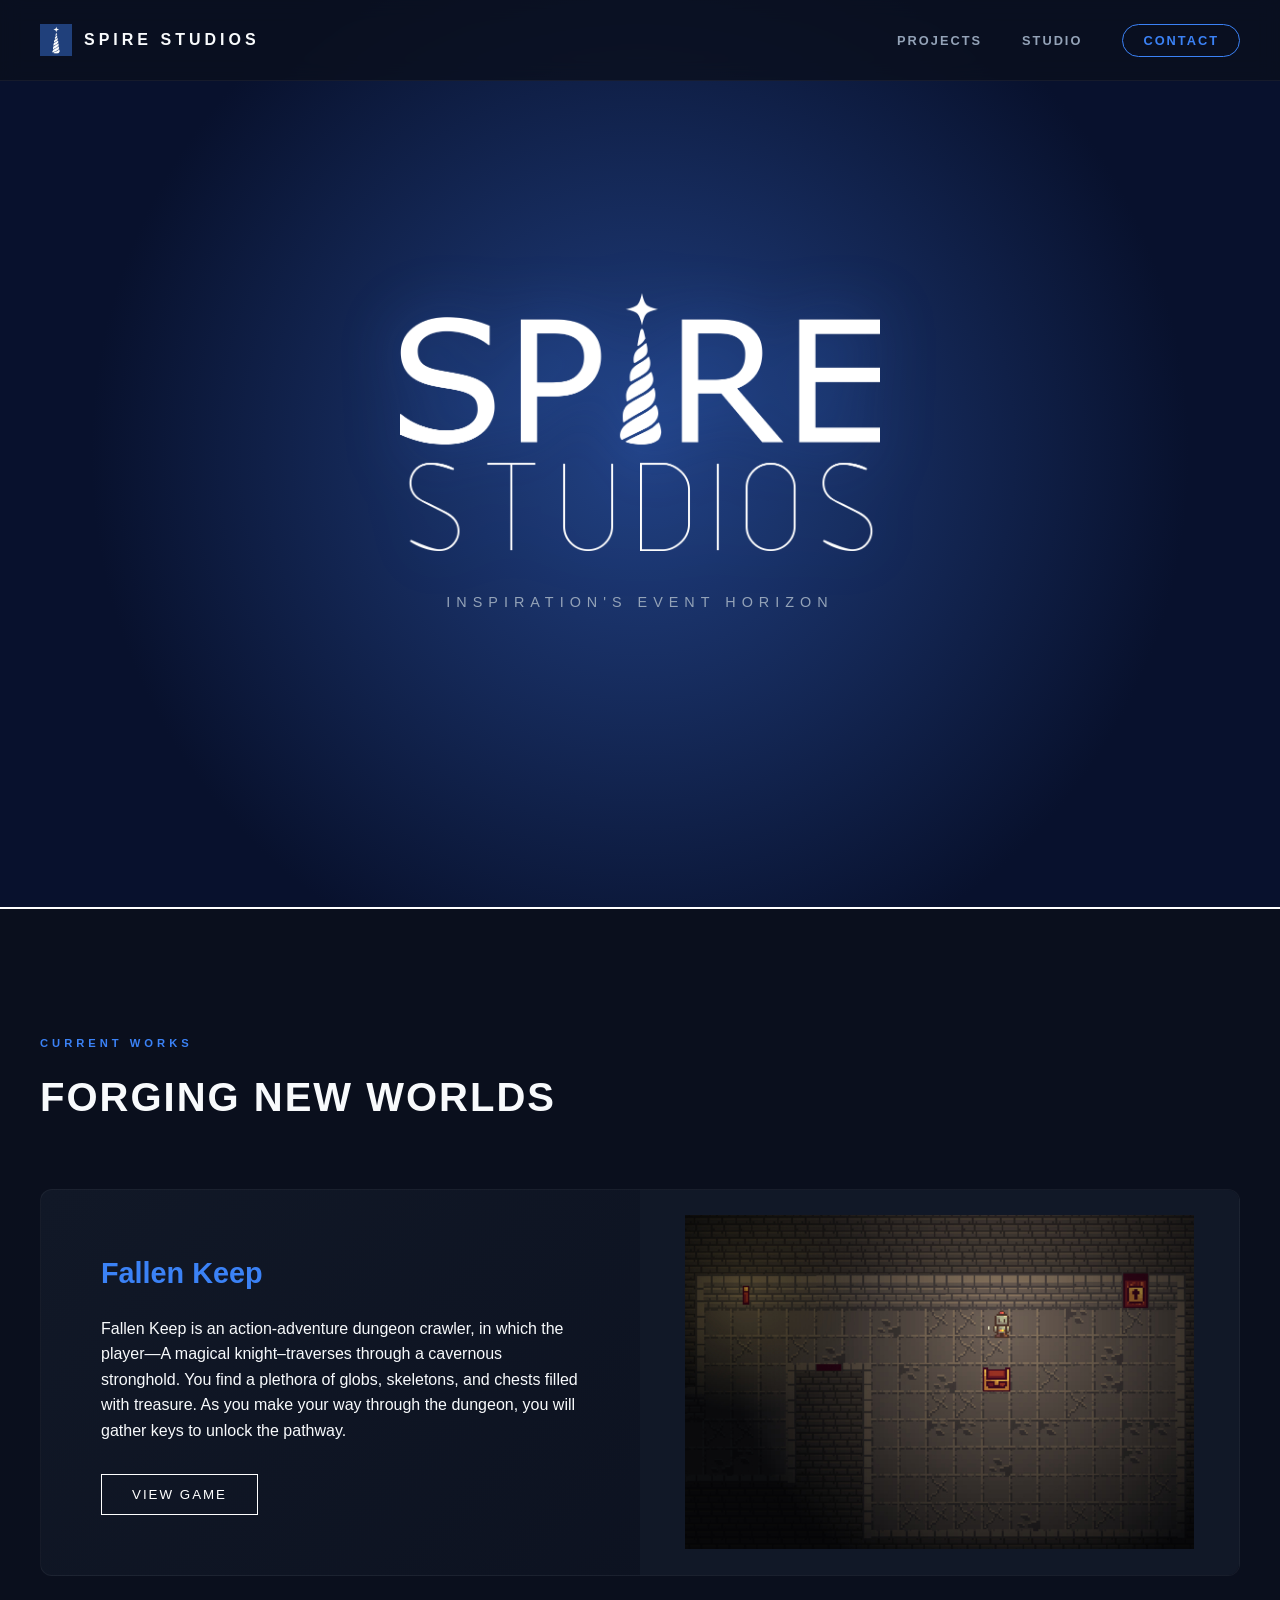
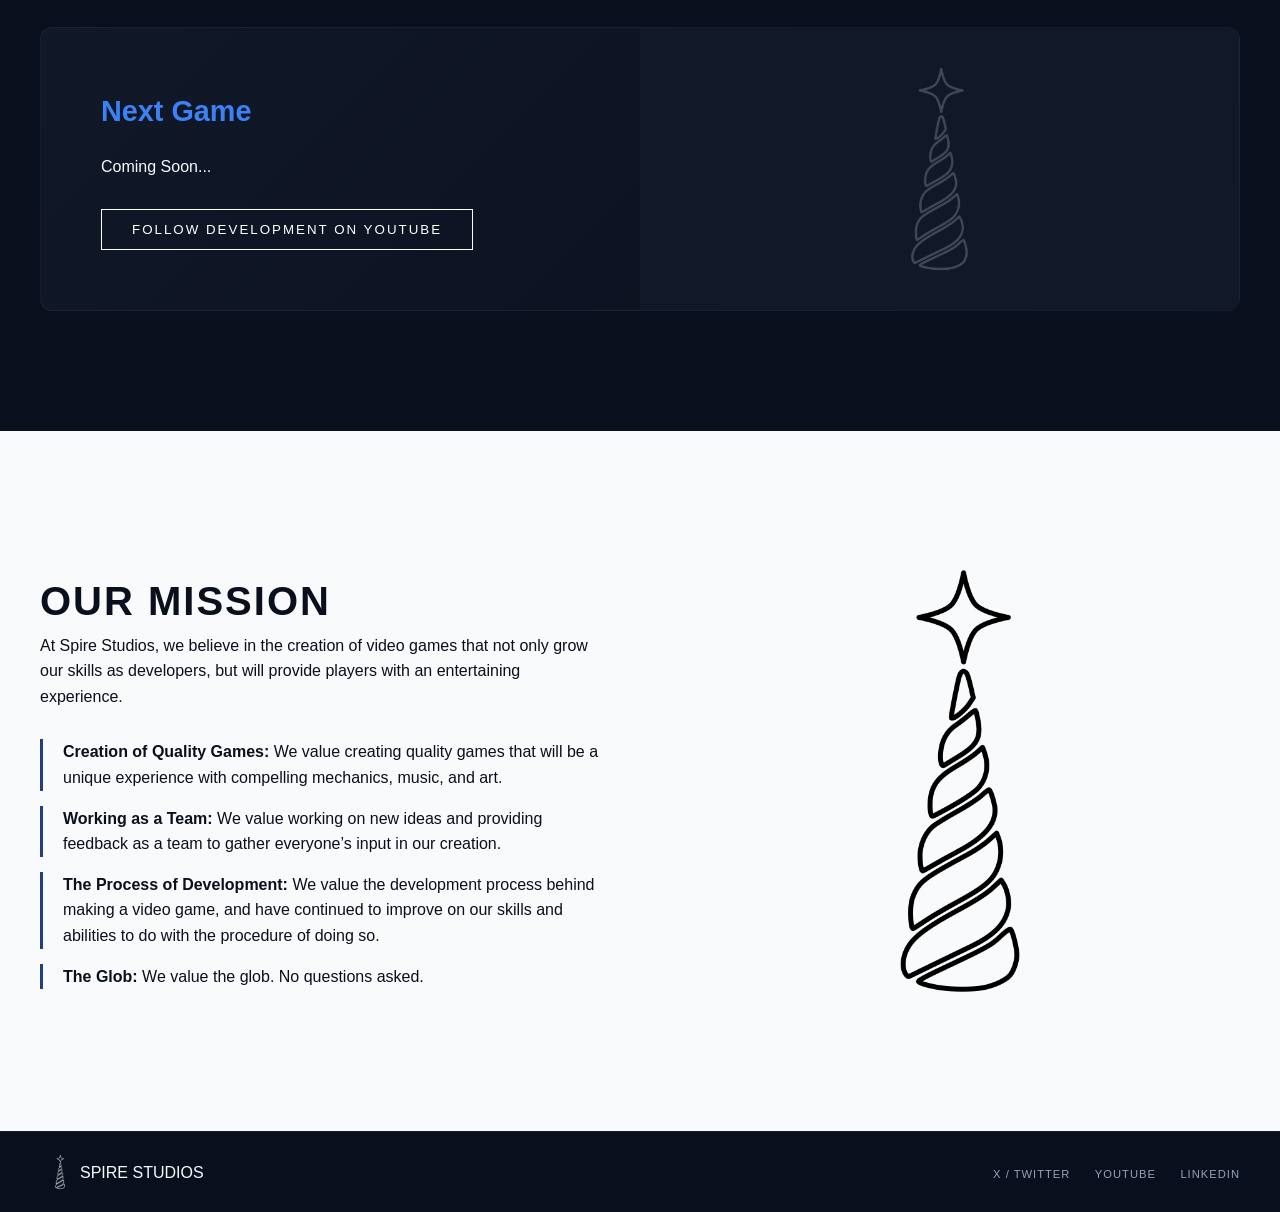
==== index.html @ 0c0dd10c "Mission Statement" ====
<!DOCTYPE html>
<html lang="en">
<head>
    <meta charset="UTF-8">
    <meta name="viewport" content="width=device-width, initial-scale=1.0">
    <title>Spire Studios</title>
    <link rel="stylesheet" href="style.css">
    <link rel="icon" type="image/x-icon" href="Lspire_v2.png" id="favicon">
    <script src="script.js"></script>
</head>
<body>

    <nav class="glass-nav">
        <div class="nav-container">
            <div class="brand">
                <img src="Lspire_v2.png" alt="Spire Logo" class="nav-icon">
                <span>SPIRE STUDIOS</span>
            </div>
            <ul class="nav-links">
                <li><a href="#projects">PROJECTS</a></li>
                <li><a href="#studio">STUDIO</a></li>
                <li><a href="mailto:developer@spirestudios.org" class="contact-pill">CONTACT</a></li>
            </ul>
        </div>
    </nav>

    <section class="cinematic-hero">
        <div class="hero-overlay"></div>
        <div class="hero-content">
            <img src="spire_v2.png" alt="Spire Studios Full Logo" class="hero-logo">
            <p class="subtitle">INSPIRATION'S EVENT HORIZON</p>
            <div class="scroll-indicator">
                <div class="mouse"></div>
            </div>
        </div>
    </section>

    <section id="projects" class="project-showcase">
        <div class="section-header">
            <span class="tag">CURRENT WORKS</span>
            <h2>FORGING NEW WORLDS</h2>
        </div>
        
        <div class="featured-game">
            <div class="game-info">
                <h3>Fallen Keep</h3>
                <p>Fallen Keep is an action-adventure dungeon crawler, in which the player—A magical knight–traverses through a cavernous stronghold. You find a plethora of globs, skeletons, and chests filled with treasure. As you make your way through the dungeon, you will gather keys to unlock the pathway.</p>
                <a href="https://python-syntax.itch.io/fallen-keep">
                <button class="ghost-btn">VIEW GAME</button></a>
            </div>
            <div class="game-visual">
                <img src="fallenkeep.png" alt="game" width="85%">
            </div>
        </div><br><br>
        <div class="featured-game">
            <div class="game-info">
                <h3>Next Game</h3>
                <p>Coming Soon...</p>
                <a href="https://www.youtube.com/@Spire-Studios-Official"><button class="ghost-btn">FOLLOW DEVELOPMENT ON YOUTUBE</button></a>
            </div>
            <div class="game-visual">
                <img src="spire_light.png" alt="Design Motif" class="bg-motif">
            </div>
        </div>
    </section>

    <section id="studio" class="studio-culture">
        <div class="culture-grid">
            <div class="culture-text">
                <h2>OUR MISSION</h2>
                <p>At Spire Studios, we believe in the creation of video games that not only grow our skills as developers, but will provide players with an entertaining experience.</p>
                <ul class="values">
                    <li><strong>Creation of Quality Games:</strong> We value creating quality games that will be a unique experience with compelling mechanics, music, and art.</li>
                    <li><strong>Working as a Team:</strong> We value working on new ideas and providing feedback as a team to gather everyone’s input in our creation.</li>
                    <li><strong>The Process of Development:</strong> We value the development process behind making a video game, and have continued to improve on our skills and abilities to do with the procedure of doing so.</li>
                    <li><strong>The Glob: </strong> We value the glob. No questions asked.</li>
                </ul>
            </div>
            <div class="culture-image">
                <img src="spire_light.png" alt="Spire Whiteout Logo" class="culture-logo-feature">
            </div>
        </div>
    </section>

    <footer>
        <div class="footer-bottom">
            <div style="display: flex; align-items: center;">
            <img src="spire_light.png" alt="Small Spire Icon" class="footer-mini-logo">
            <p>SPIRE STUDIOS</p></div>
            <div class="socials">
                <a href="#">X / TWITTER</a>
                <a href="https://www.youtube.com/@Spire-Studios-Official">YOUTUBE</a>
                <a href="#">LINKEDIN</a>
            </div>
        </div>
    </footer>

</body>
</html>
---- style.css ----
:root {
    --navy: #214082;
    --deep-space: #0a0f1d;
    --accent-blue: #3b82f6;
    --text-main: #f8fafc;
    --text-dim: #94a3b8;
}

* {
    margin: 0;
    padding: 0;
    box-sizing: border-box;
}

body {
    font-family: 'Inter', -apple-system, sans-serif;
    background-color: var(--deep-space);
    color: var(--text-main);
    line-height: 1.6;
    overflow-x: hidden;
    scrollbar-color: var(--navy) var(--deep-space);
    scrollbar-width: thin; /* Optional: makes the scrollbar thinner */
}

/* For WebKit and Chromiums (Chrome, Safari, Edge) */
body::-webkit-scrollbar {
  width: 12px; /* Adjust width as needed */
  background-color: var(--deep-space); /* Color of the entire scrollbar area */
}

body::-webkit-scrollbar-track {
  background: var(--deep-space); /* Color of the track */
}

body::-webkit-scrollbar-thumb {
  background-color: var(--navy); /* Color of the draggable handle */
  border-radius: 6px; /* Optional: adds roundness to the thumb */
  border: 3px solid var(--deep-space); /* Optional: creates padding around the thumb */
}

/* Glassmorphism Navigation */
.glass-nav {
    position: fixed;
    top: 0;
    width: 100%;
    padding: 1.5rem 0;
    background: rgba(10, 15, 29, 0.8);
    backdrop-filter: blur(10px);
    z-index: 1000;
    border-bottom: 1px solid rgba(255, 255, 255, 0.05);
}

.nav-container {
    max-width: 1400px;
    margin: 0 auto;
    display: flex;
    justify-content: space-between;
    align-items: center;
    padding: 0 40px;
}

.brand {
    display: flex;
    align-items: center;
    gap: 12px;
    font-weight: 700;
    letter-spacing: 4px;
}

.nav-icon { height: 32px; }

.nav-links {
    display: flex;
    list-style: none;
    gap: 40px;
    align-items: center;
}

.nav-links a {
    text-decoration: none;
    color: var(--text-dim);
    font-size: 0.8rem;
    font-weight: 600;
    letter-spacing: 2px;
    transition: color 0.3s;
}

.nav-links a:hover { color: white; }

.contact-pill {
    padding: 8px 20px;
    border: 1px solid var(--accent-blue);
    border-radius: 20px;
    color: var(--accent-blue) !important;
}

/* Cinematic Hero */
.cinematic-hero {
    height: 101vh;
    display: flex;
    align-items: center;
    justify-content: center;
    position: relative;
    background: radial-gradient(circle at center, #214082 0%, #08112d 70%);
    border-bottom: 2px solid white;
}

.hero-logo {
    max-width: 600px;
    width: 80%;
    filter: drop-shadow(0 0 30px rgba(59, 130, 246, 0.3));
    margin-bottom: 2rem;
}

.hero-content {
    text-align: center;
    z-index: 2;
}

.subtitle {
    letter-spacing: 6px;
    font-size: 0.9rem;
    color: var(--text-dim);
    animation: fadeIn 2s ease-out;
}

/* Project Showcase */
.project-showcase { padding: 120px 40px; max-width: 1400px; margin: 0 auto; }

.section-header { margin-bottom: 60px; }

.tag {
    color: var(--accent-blue);
    font-size: 0.7rem;
    letter-spacing: 4px;
    font-weight: 800;
}

h2 { font-size: 2.5rem; letter-spacing: 2px; margin-top: 10px; }

.featured-game {
    display: grid;
    grid-template-columns: 1fr 1fr;
    background: linear-gradient(135deg, #111827 0%, #0a0f1d 100%);
    border: 1px solid rgba(255, 255, 255, 0.05);
    border-radius: 12px;
    overflow: hidden;
}

.game-info { padding: 60px; display: flex; flex-direction: column; justify-content: center; }

.game-info h3 { font-size: 1.8rem; margin-bottom: 20px; color: var(--accent-blue); }

.ghost-btn {
    width: fit-content;
    margin-top: 30px;
    padding: 12px 30px;
    background: transparent;
    border: 1px solid white;
    color: white;
    cursor: pointer;
    letter-spacing: 2px;
    transition: all 0.3s;
}

.ghost-btn:hover { background: white; color: black; }

.game-visual {
    background: #111827;
    display: flex;
    align-items: center;
    justify-content: center;
    position: relative;
}

.bg-motif { width: 40%; opacity: 0.2; }

/* Studio Culture */
.studio-culture { padding: 100px 40px; background: #f8fafc; color: var(--deep-space); }

.culture-grid {
    max-width: 1200px;
    margin: 0 auto;
    display: grid;
    grid-template-columns: 1fr 1fr;
    gap: 80px;
    align-items: center;
}

.values { list-style: none; margin-top: 30px; }

.values li { margin-bottom: 15px; padding-left: 20px; border-left: 3px solid var(--navy); }

.culture-logo-feature {
    width: 100%;
    max-width: 500px;
    filter: invert(1); /* Inverting the whiteout for the light background */
    display: block;
    margin: 0 auto;
}

/* Footer */
footer { padding: 20px 40px; border-top: 1px solid rgba(255, 255, 255, 0.05); }

.footer-bottom {
    max-width: 1400px;
    margin: 0 auto;
    display: flex;
    justify-content: space-between;
    align-items: center;
}

.footer-mini-logo { height: 40px; opacity: 1; }

.socials a {
    color: var(--text-dim);
    text-decoration: none;
    font-size: 0.7rem;
    margin-left: 20px;
    letter-spacing: 1px;
}

@keyframes fadeIn {
    from { opacity: 0; transform: translateY(10px); }
    to { opacity: 1; transform: translateY(0); }
}
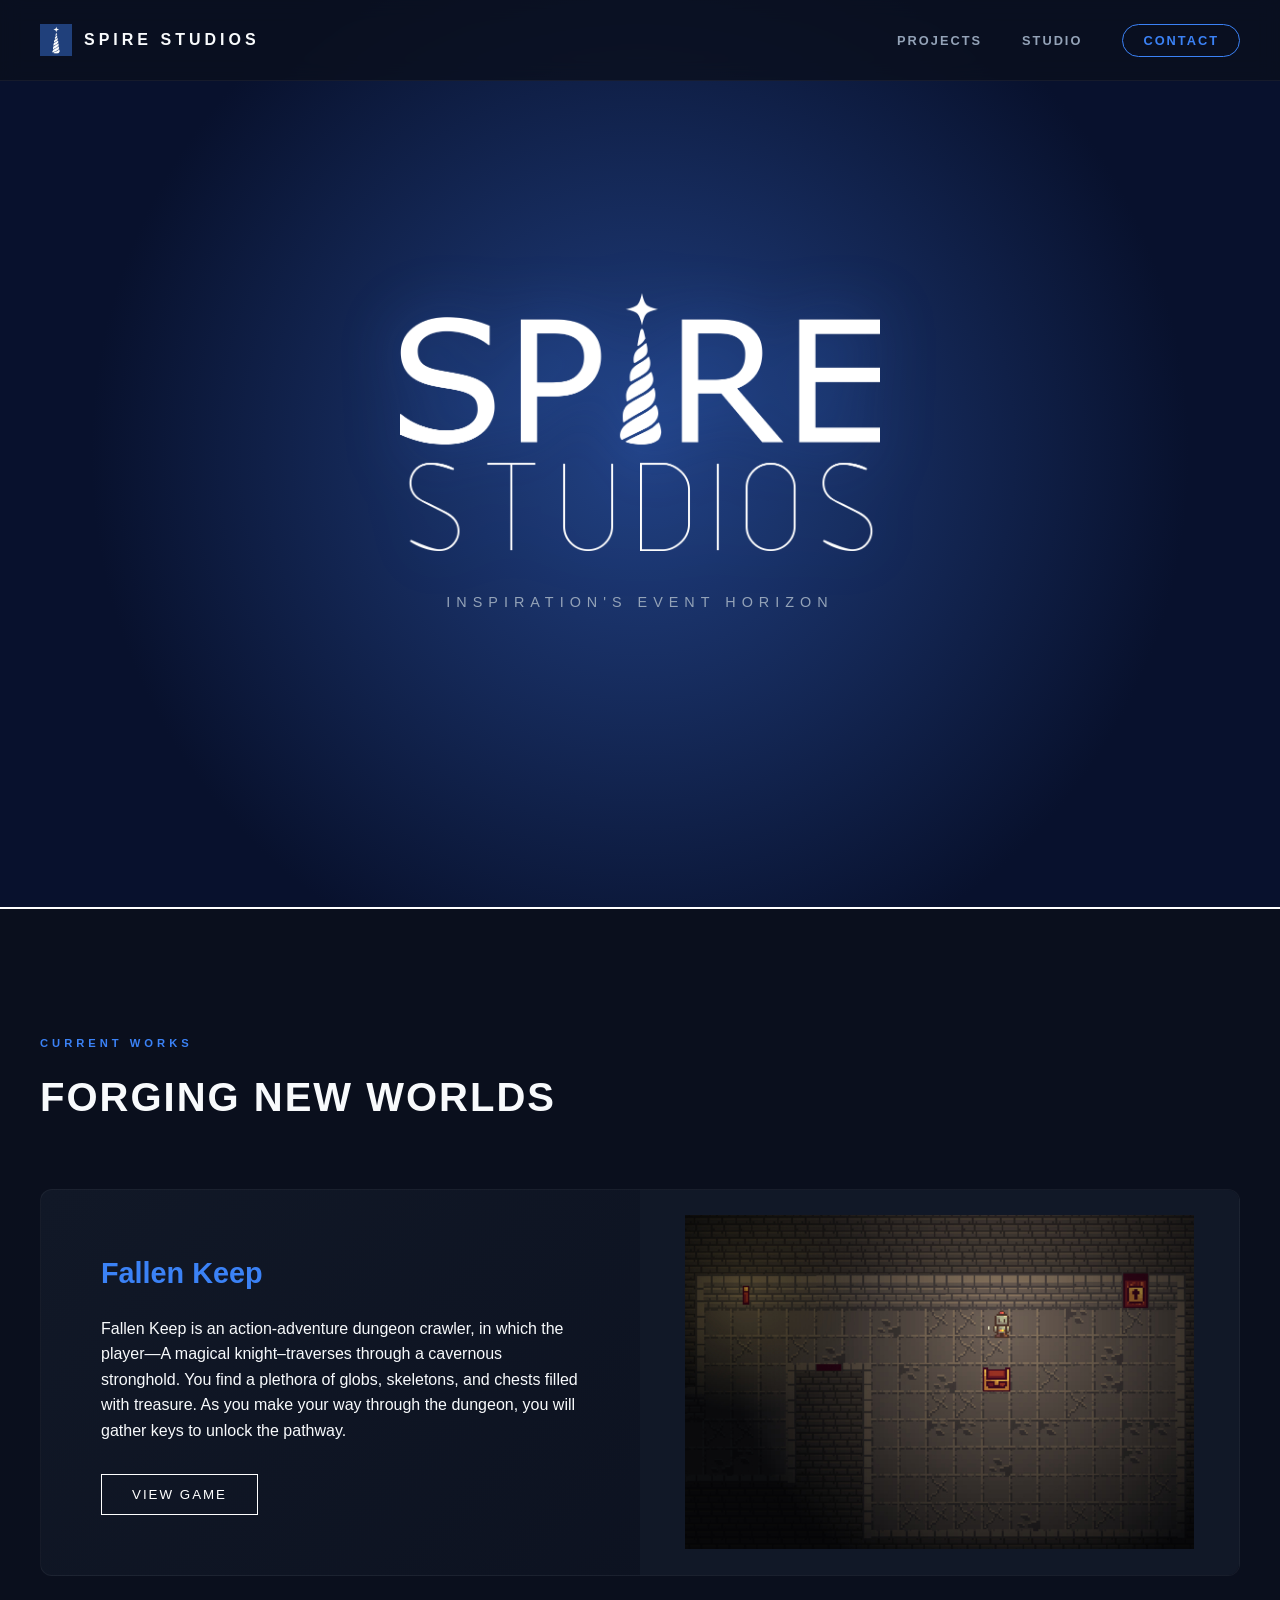
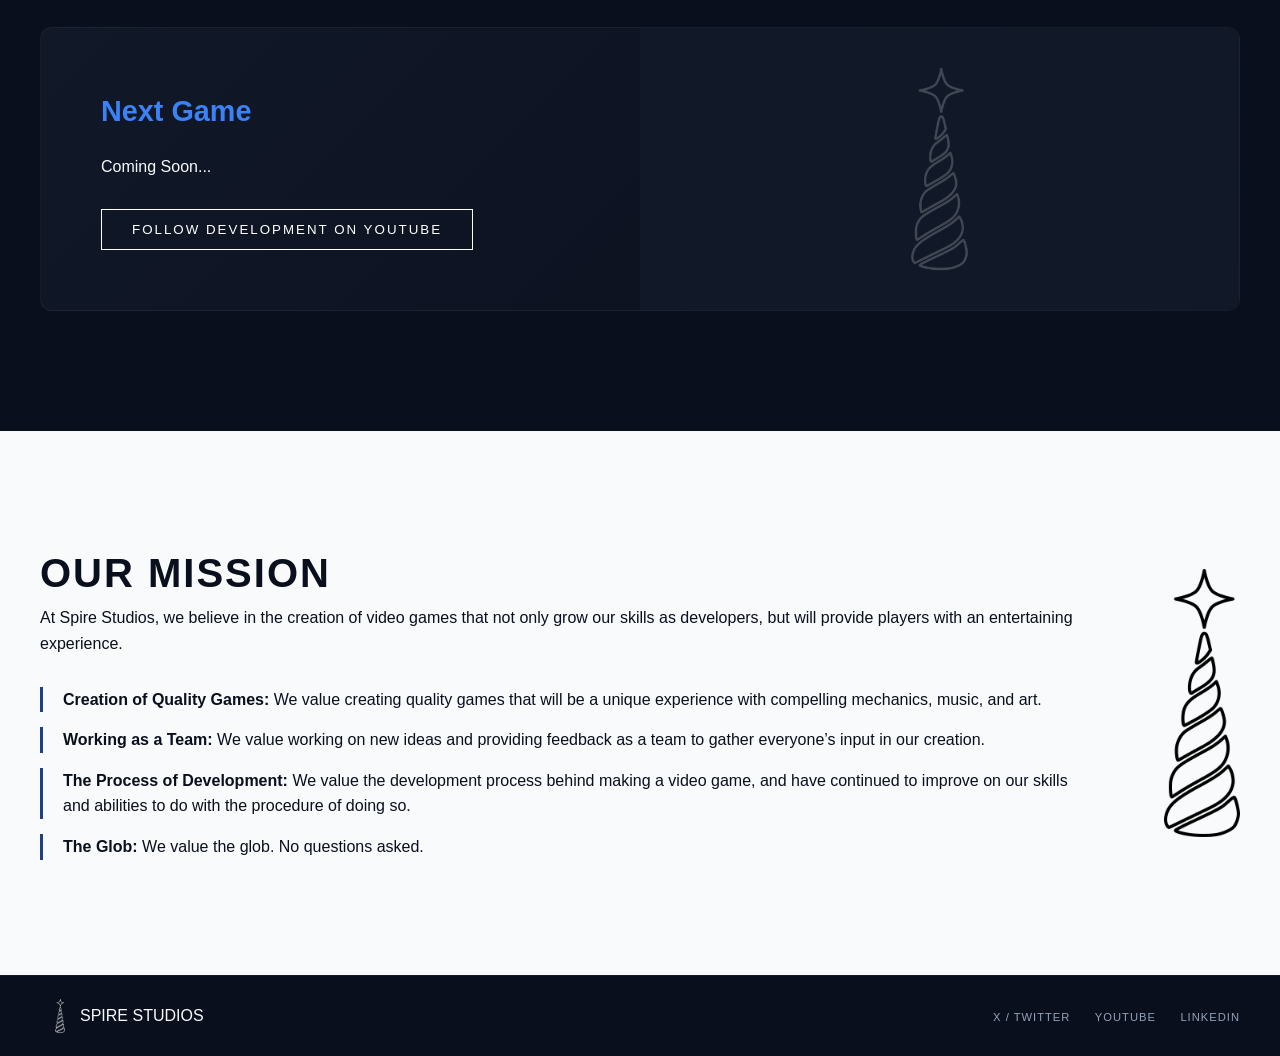
==== commit 6db5e43e: "Changed layout to be mobile friendly" ====
--- a/index.html
+++ b/index.html
@@ -77,7 +77,7 @@
                 </ul>
             </div>
             <div class="culture-image">
-                <img src="spire_light.png" alt="Spire Whiteout Logo" class="culture-logo-feature">
+                <img src="mission_logo.png" alt="Spire Whiteout Logo" class="culture-logo-feature">
             </div>
         </div>
     </section>
--- a/style.css
+++ b/style.css
@@ -179,12 +179,23 @@
 .studio-culture { padding: 100px 40px; background: #f8fafc; color: var(--deep-space); }
 
 .culture-grid {
-    max-width: 1200px;
-    margin: 0 auto;
-    display: grid;
-    grid-template-columns: 1fr 1fr;
+    max-width: 1600px;
+    margin: 0 auto;
+    display: flex;
+    flex-direction: row;
     gap: 80px;
     align-items: center;
+}
+@media (max-width: 600px) {
+  .culture-grid {
+    flex-direction: column;
+  }
+  .featured-game {
+    grid-template-columns: 1fr;
+  }
+  .contact-pill {
+    display: none;
+  }
 }
 
 .values { list-style: none; margin-top: 30px; }
@@ -193,7 +204,8 @@
 
 .culture-logo-feature {
     width: 100%;
-    max-width: 500px;
+    max-width: 100px;
+    min-width: 50px;
     filter: invert(1); /* Inverting the whiteout for the light background */
     display: block;
     margin: 0 auto;
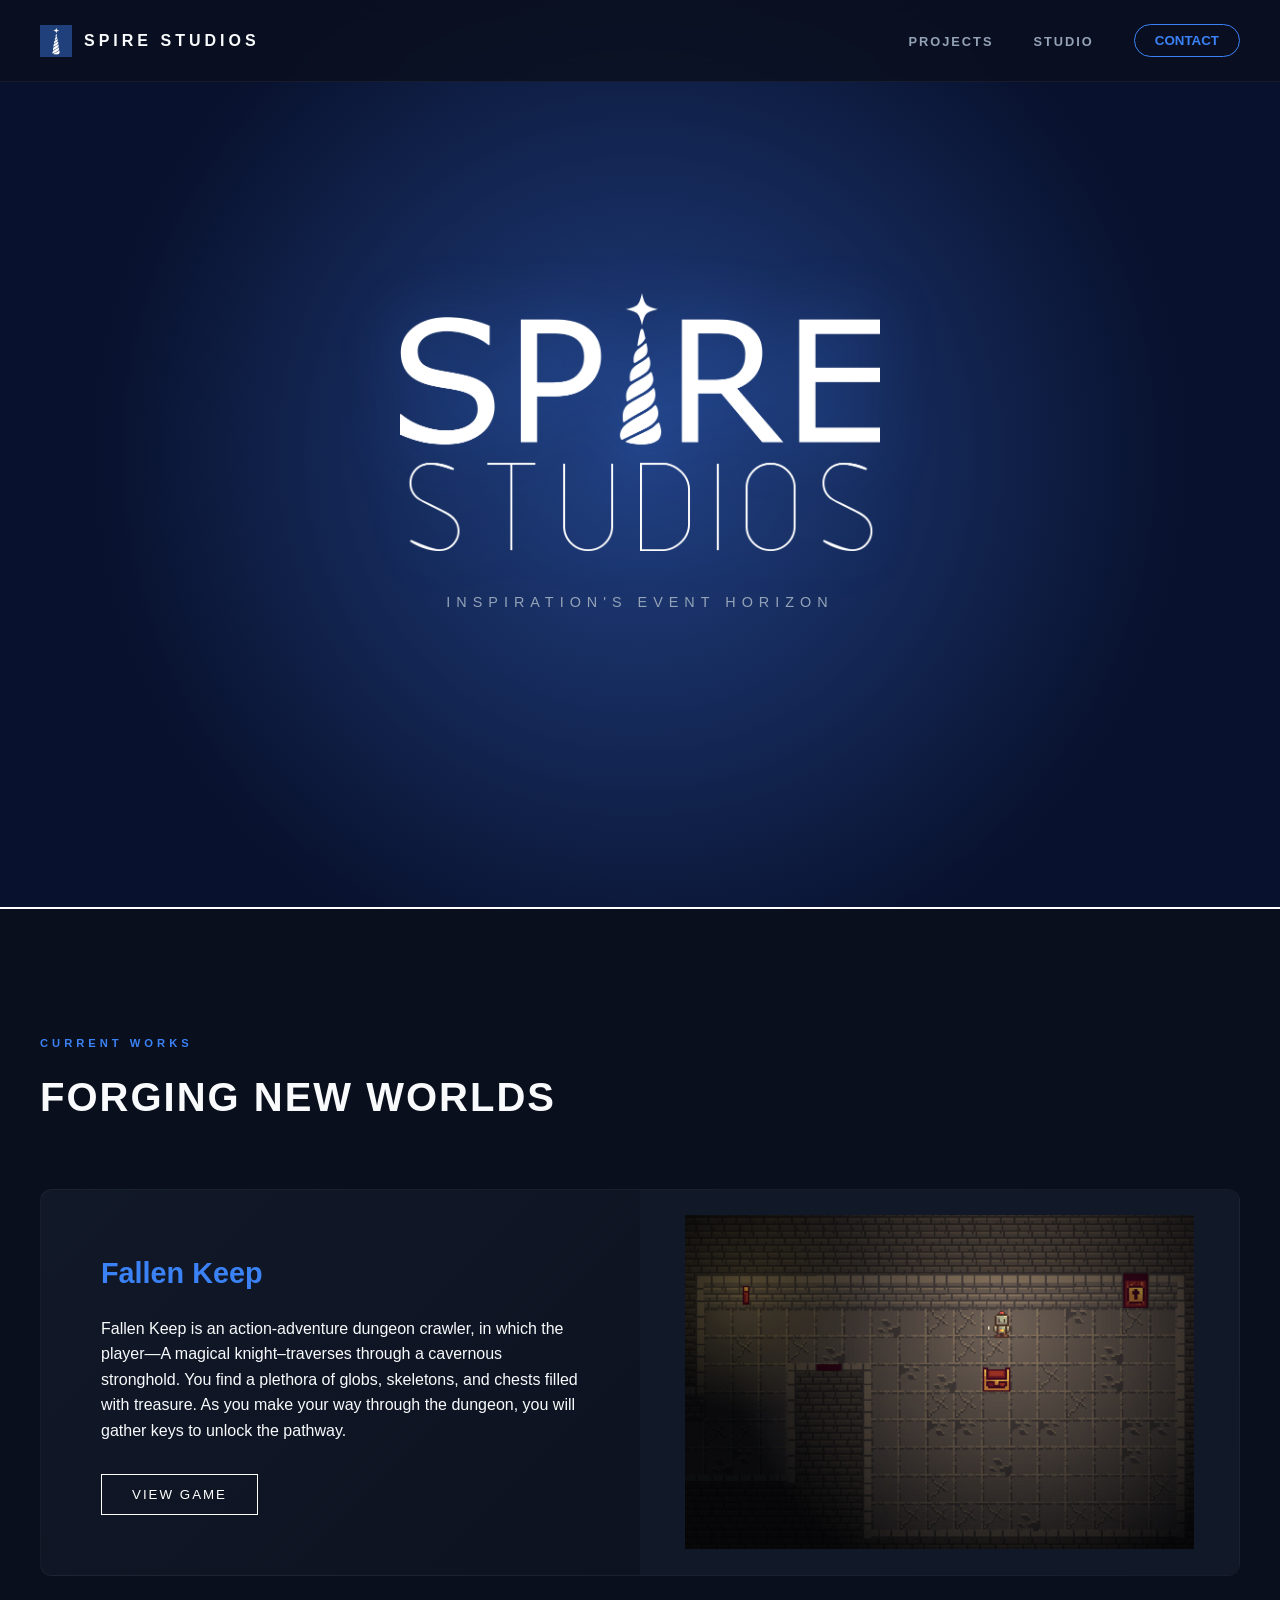
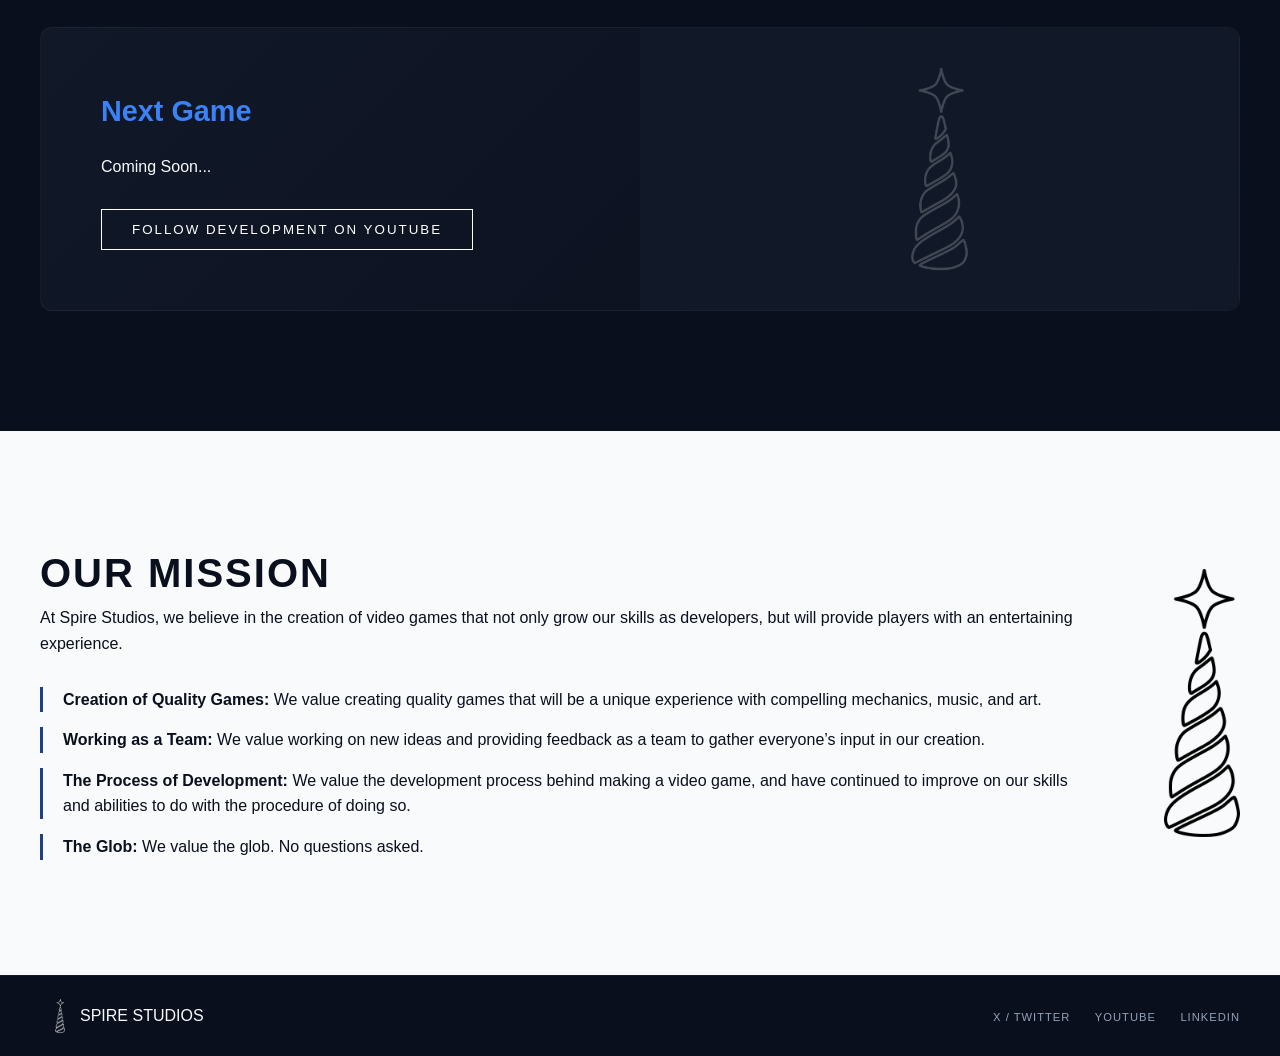
==== commit 99f559cf: "Modifyied JS" ====
--- a/index.html
+++ b/index.html
@@ -19,7 +19,7 @@
             <ul class="nav-links">
                 <li><a href="#projects">PROJECTS</a></li>
                 <li><a href="#studio">STUDIO</a></li>
-                <li><a href="mailto:developer@spirestudios.org" class="contact-pill">CONTACT</a></li>
+                <li><button class="contact-pill" id="contact-trigger">CONTACT</button></li>
             </ul>
         </div>
     </nav>
@@ -95,5 +95,17 @@
         </div>
     </footer>
 
+    <!-- Contact Modal -->
+    <div id="contact-modal" class="modal">
+        <div class="modal-content">
+            <span class="close">&times;</span>
+            <h2>Contact Us</h2>
+            <p><strong>Email:</strong> developer@spirestudios.org</p>
+            <p><strong>Phone:</strong> (123) 456-7890</p>
+            <p><strong>Address:</strong> 123 Spire Lane, Game City, GC 12345</p>
+            <p><strong>Social Media:</strong> Follow us on <a href="https://www.youtube.com/@Spire-Studios-Official" target="_blank">YouTube</a> and other platforms.</p>
+        </div>
+    </div>
+
 </body>
 </html>
--- a/style.css
+++ b/style.css
@@ -92,6 +92,8 @@
     border: 1px solid var(--accent-blue);
     border-radius: 20px;
     color: var(--accent-blue) !important;
+    background-color: transparent;
+    font-weight: bold;
 }
 
 /* Cinematic Hero */
@@ -236,3 +238,59 @@
     from { opacity: 0; transform: translateY(10px); }
     to { opacity: 1; transform: translateY(0); }
 }
+
+/* Contact Modal */
+.modal {
+    display: none;
+    position: fixed;
+    z-index: 1000;
+    left: 0;
+    top: 0;
+    width: 100%;
+    height: 100%;
+    background-color: rgba(0, 0, 0, 0.7);
+    backdrop-filter: blur(5px);
+}
+
+.modal-content {
+    background-color: var(--deep-space);
+    margin: 15% auto;
+    padding: 20px;
+    border: 1px solid rgba(255, 255, 255, 0.1);
+    border-radius: 12px;
+    width: 80%;
+    max-width: 500px;
+    color: var(--text-main);
+    box-shadow: 0 0 30px rgba(59, 130, 246, 0.3);
+}
+
+.modal-content h2 {
+    margin-bottom: 20px;
+    color: var(--accent-blue);
+}
+
+.modal-content p {
+    margin-bottom: 10px;
+}
+
+.modal-content a {
+    color: var(--accent-blue);
+    text-decoration: none;
+}
+
+.modal-content a:hover {
+    text-decoration: underline;
+}
+
+.close {
+    color: var(--text-dim);
+    float: right;
+    font-size: 28px;
+    font-weight: bold;
+    cursor: pointer;
+    transition: color 0.3s;
+}
+
+.close:hover {
+    color: white;
+}
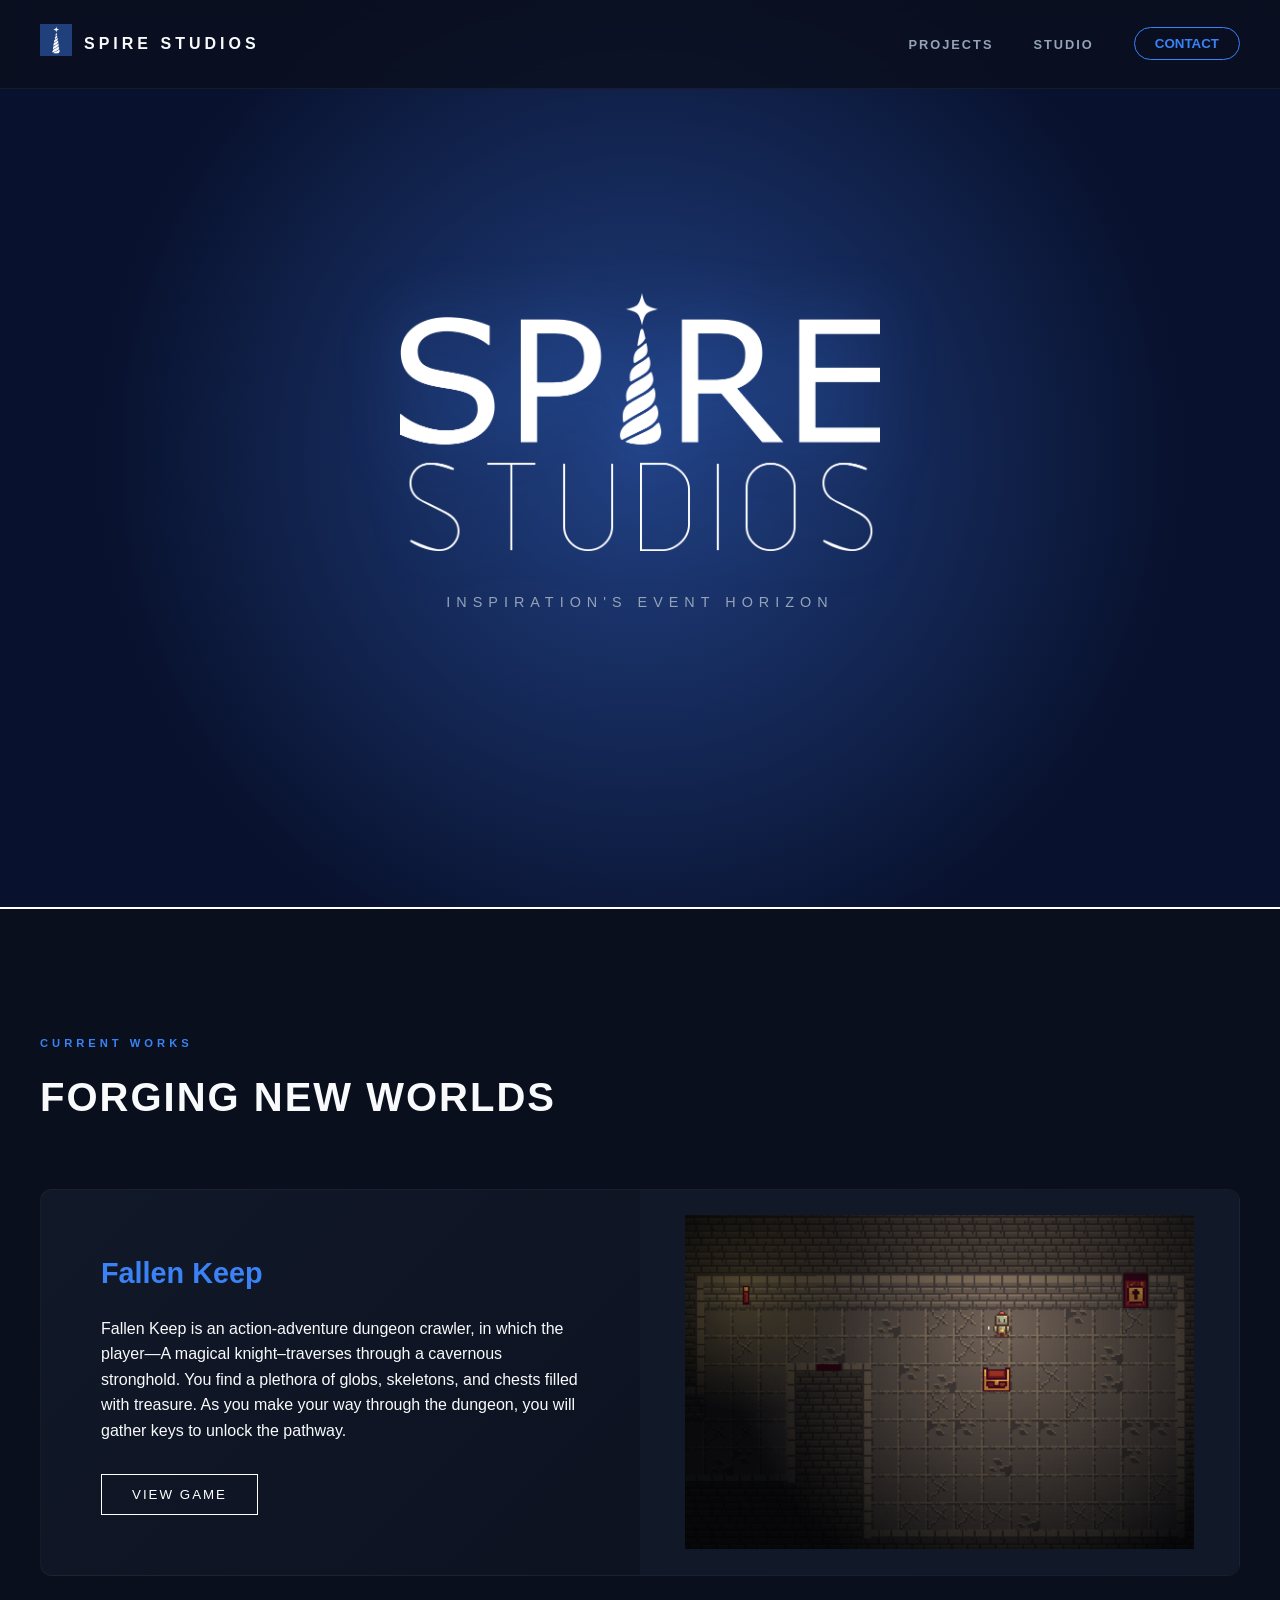
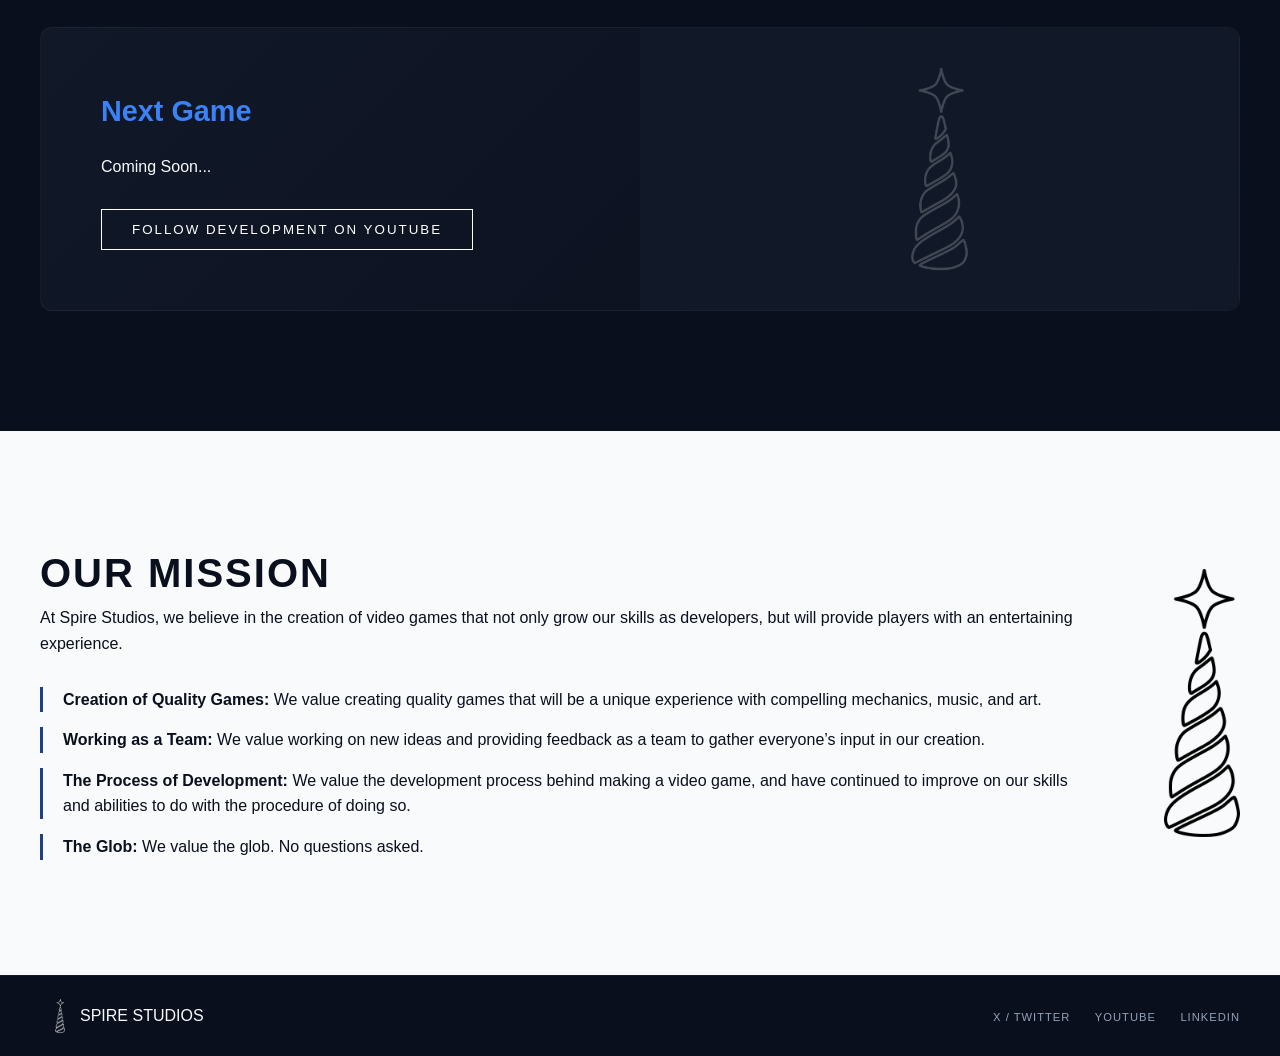
==== commit 1177558e: "Fixed links" ====
--- a/index.html
+++ b/index.html
@@ -13,12 +13,14 @@
     <nav class="glass-nav">
         <div class="nav-container">
             <div class="brand">
-                <img src="Lspire_v2.png" alt="Spire Logo" class="nav-icon">
-                <span>SPIRE STUDIOS</span>
+                <a href="https://www.spirestudios.org" style="text-decoration: none; color: inherit;">
+                <img src="Lspire_v2.png" alt="Spire Logo" class="nav-icon"></a>
+                <a href="https://www.spirestudios.org" style="text-decoration: none; color: inherit;">
+                <span>SPIRE STUDIOS</span></a>
             </div>
             <ul class="nav-links">
-                <li><a href="#projects">PROJECTS</a></li>
-                <li><a href="#studio">STUDIO</a></li>
+                <li><a href="#projects" class="shortcut">PROJECTS</a></li>
+                <li><a href="#studio" class="shortcut">STUDIO</a></li>
                 <li><button class="contact-pill" id="contact-trigger">CONTACT</button></li>
             </ul>
         </div>
@@ -101,8 +103,6 @@
             <span class="close">&times;</span>
             <h2>Contact Us</h2>
             <p><strong>Email:</strong> developer@spirestudios.org</p>
-            <p><strong>Phone:</strong> (123) 456-7890</p>
-            <p><strong>Address:</strong> 123 Spire Lane, Game City, GC 12345</p>
             <p><strong>Social Media:</strong> Follow us on <a href="https://www.youtube.com/@Spire-Studios-Official" target="_blank">YouTube</a> and other platforms.</p>
         </div>
     </div>
--- a/style.css
+++ b/style.css
@@ -87,6 +87,8 @@
 
 .nav-links a:hover { color: white; }
 
+
+
 .contact-pill {
     padding: 8px 20px;
     border: 1px solid var(--accent-blue);
@@ -195,7 +197,7 @@
   .featured-game {
     grid-template-columns: 1fr;
   }
-  .contact-pill {
+  .shortcut {
     display: none;
   }
 }
@@ -254,12 +256,12 @@
 
 .modal-content {
     background-color: var(--deep-space);
-    margin: 15% auto;
-    padding: 20px;
+    margin: 20% auto;
+    padding: 30px;
     border: 1px solid rgba(255, 255, 255, 0.1);
     border-radius: 12px;
     width: 80%;
-    max-width: 500px;
+    max-width: 600px;
     color: var(--text-main);
     box-shadow: 0 0 30px rgba(59, 130, 246, 0.3);
 }
@@ -267,6 +269,7 @@
 .modal-content h2 {
     margin-bottom: 20px;
     color: var(--accent-blue);
+    align-content: center;
 }
 
 .modal-content p {
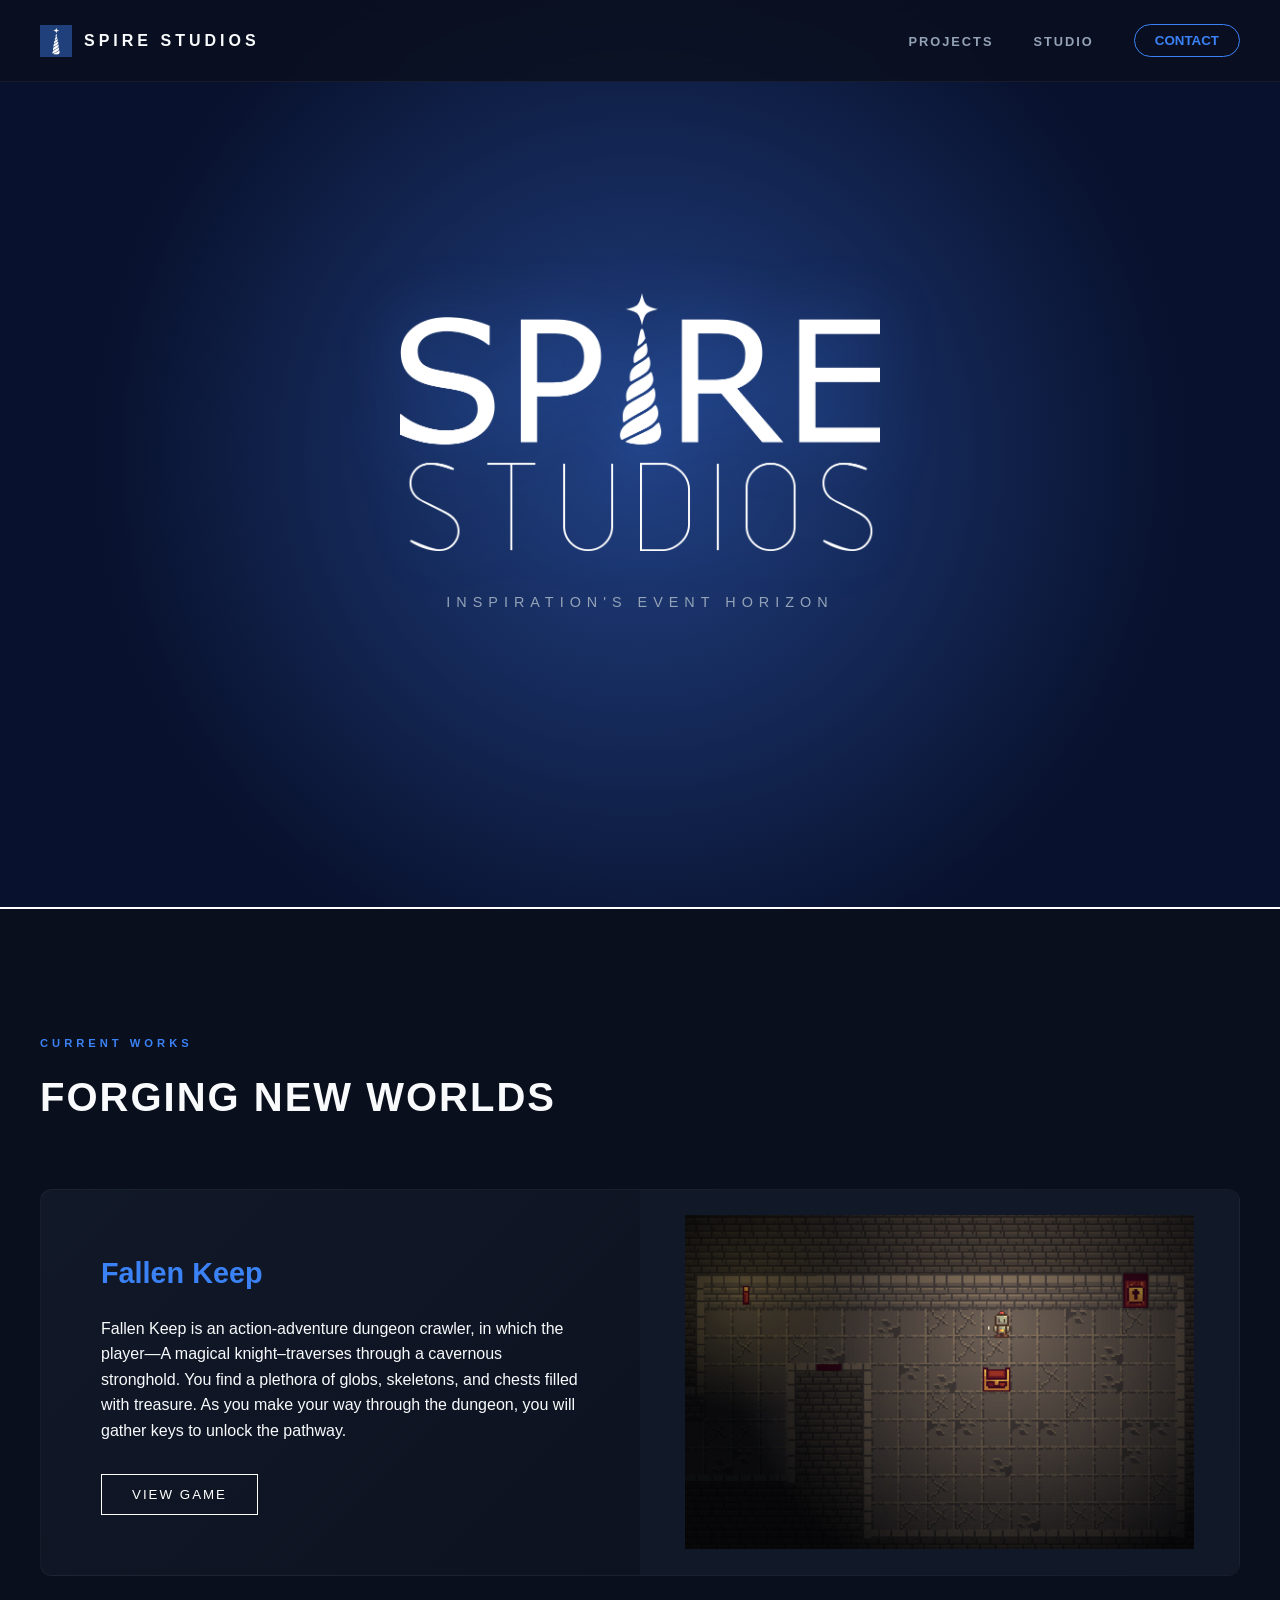
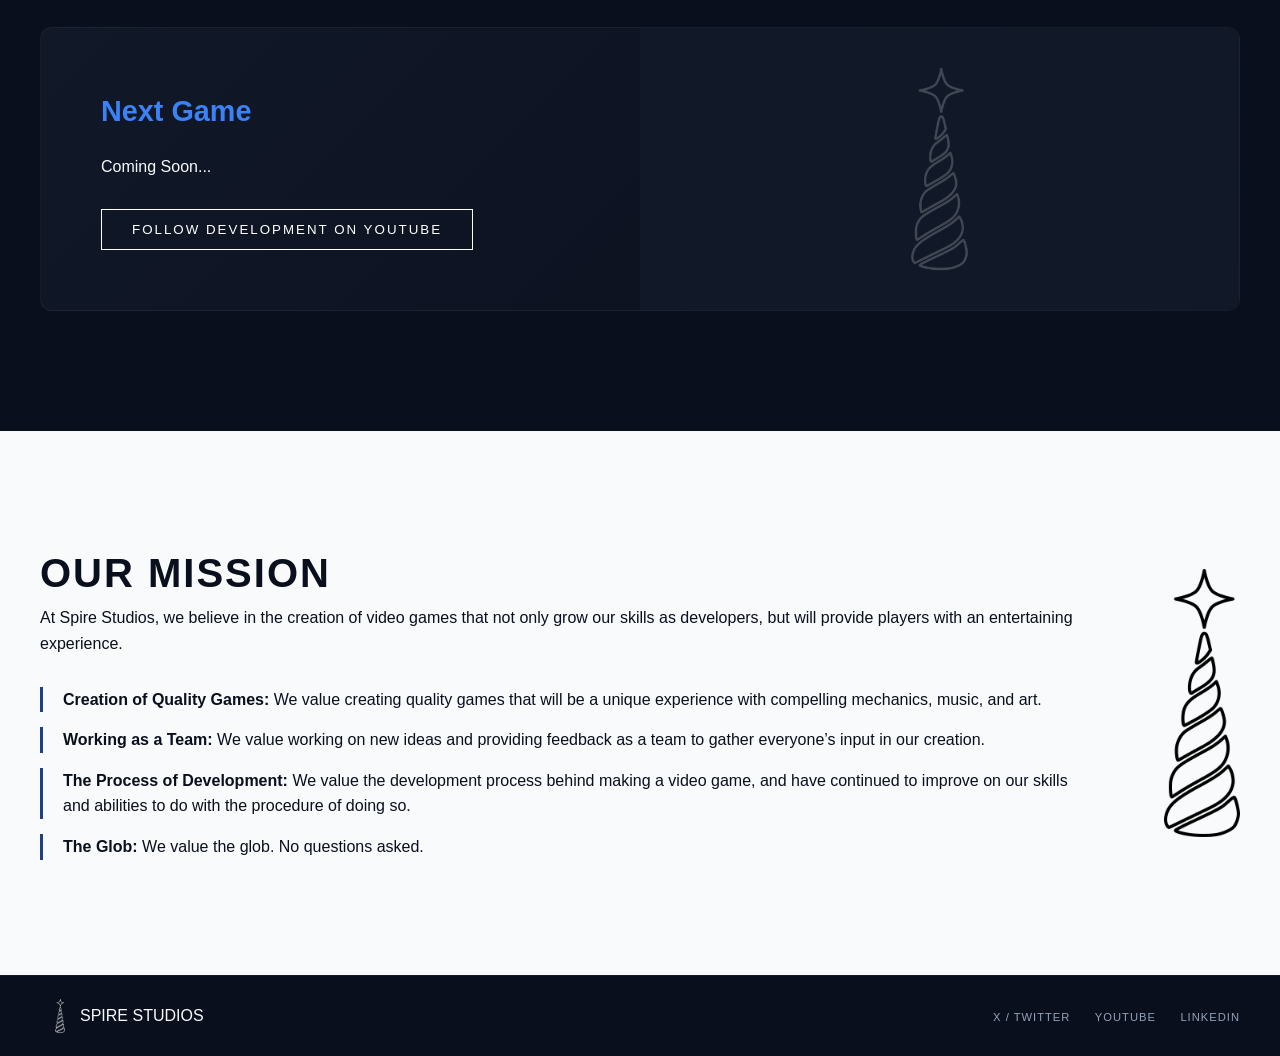
==== commit 71ad18e1: "Fixed Logo alignment" ====
--- a/index.html
+++ b/index.html
@@ -13,9 +13,9 @@
     <nav class="glass-nav">
         <div class="nav-container">
             <div class="brand">
-                <a href="https://www.spirestudios.org" style="text-decoration: none; color: inherit;">
+                <a href="https://www.spirestudios.org" style="text-decoration: none; color: inherit; display: flex;">
                 <img src="Lspire_v2.png" alt="Spire Logo" class="nav-icon"></a>
-                <a href="https://www.spirestudios.org" style="text-decoration: none; color: inherit;">
+                <a href="https://www.spirestudios.org" style="text-decoration: none; color: inherit; display: flex;">
                 <span>SPIRE STUDIOS</span></a>
             </div>
             <ul class="nav-links">
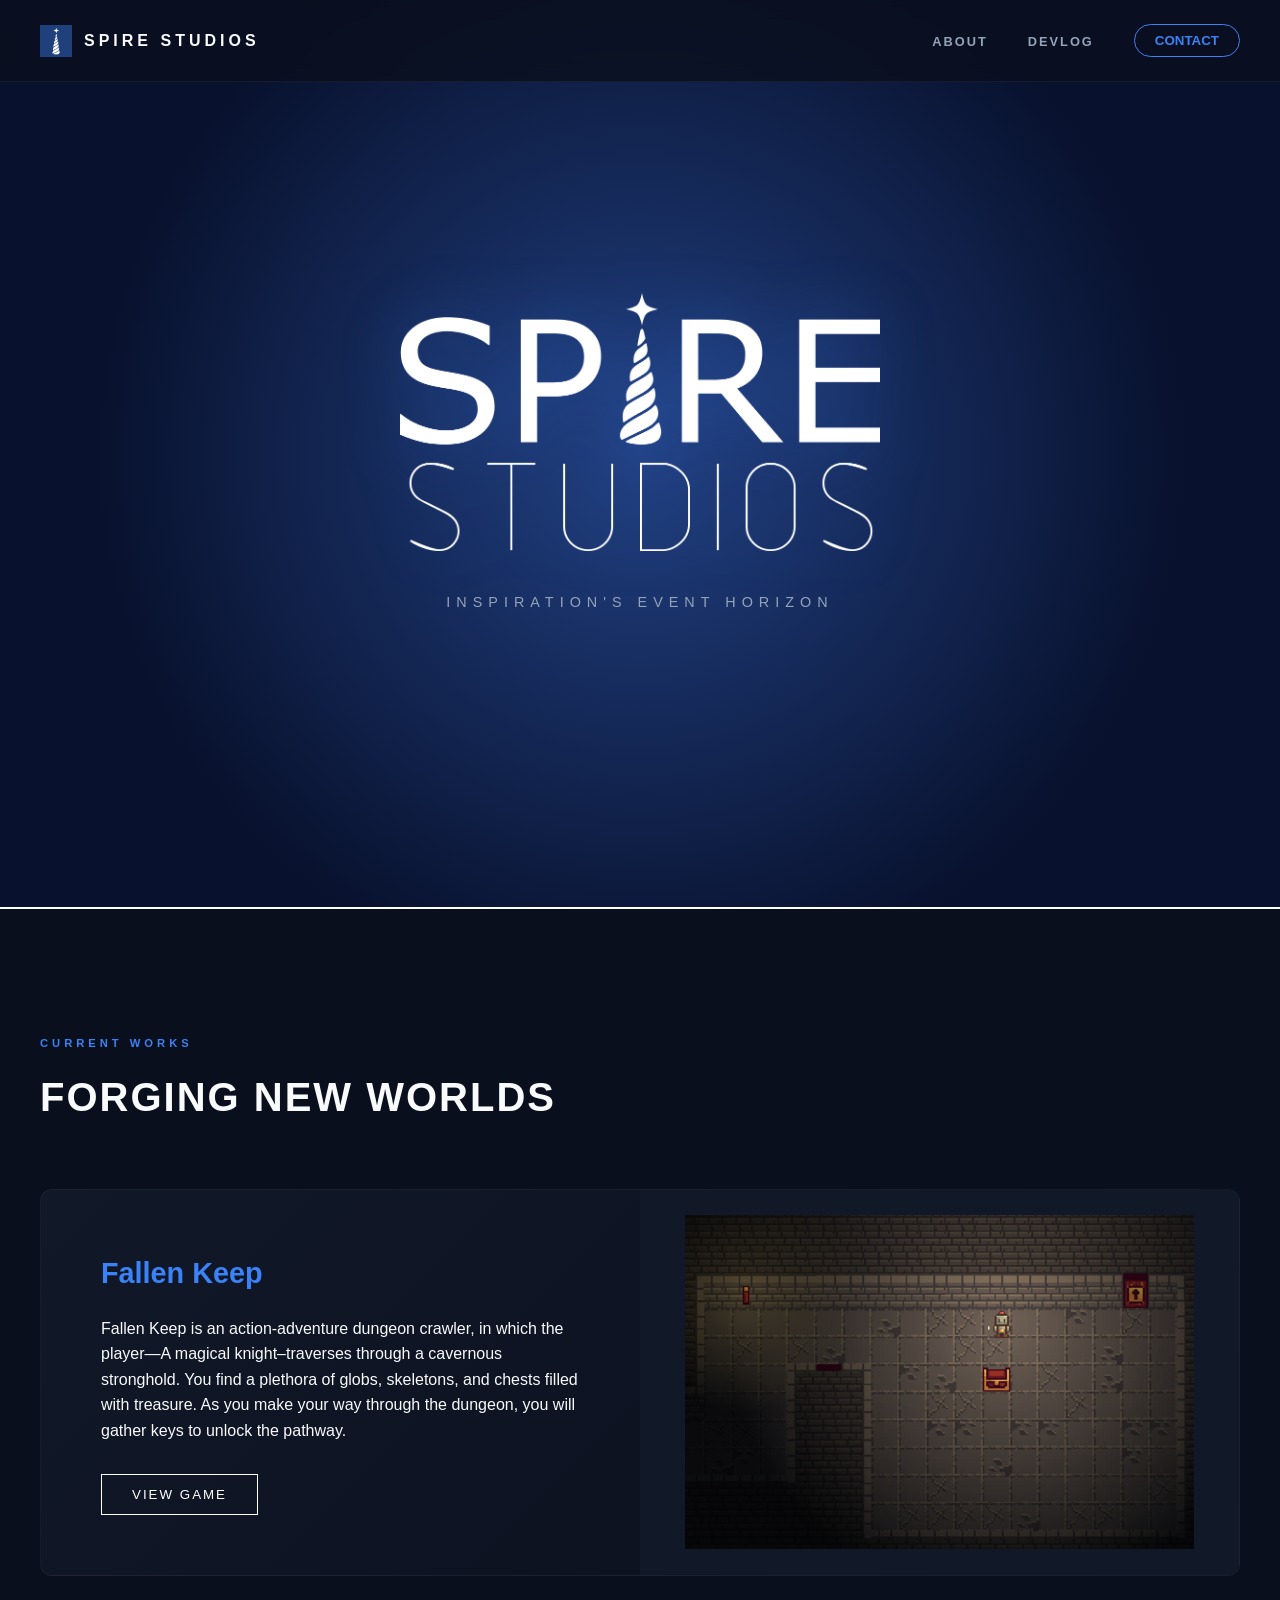
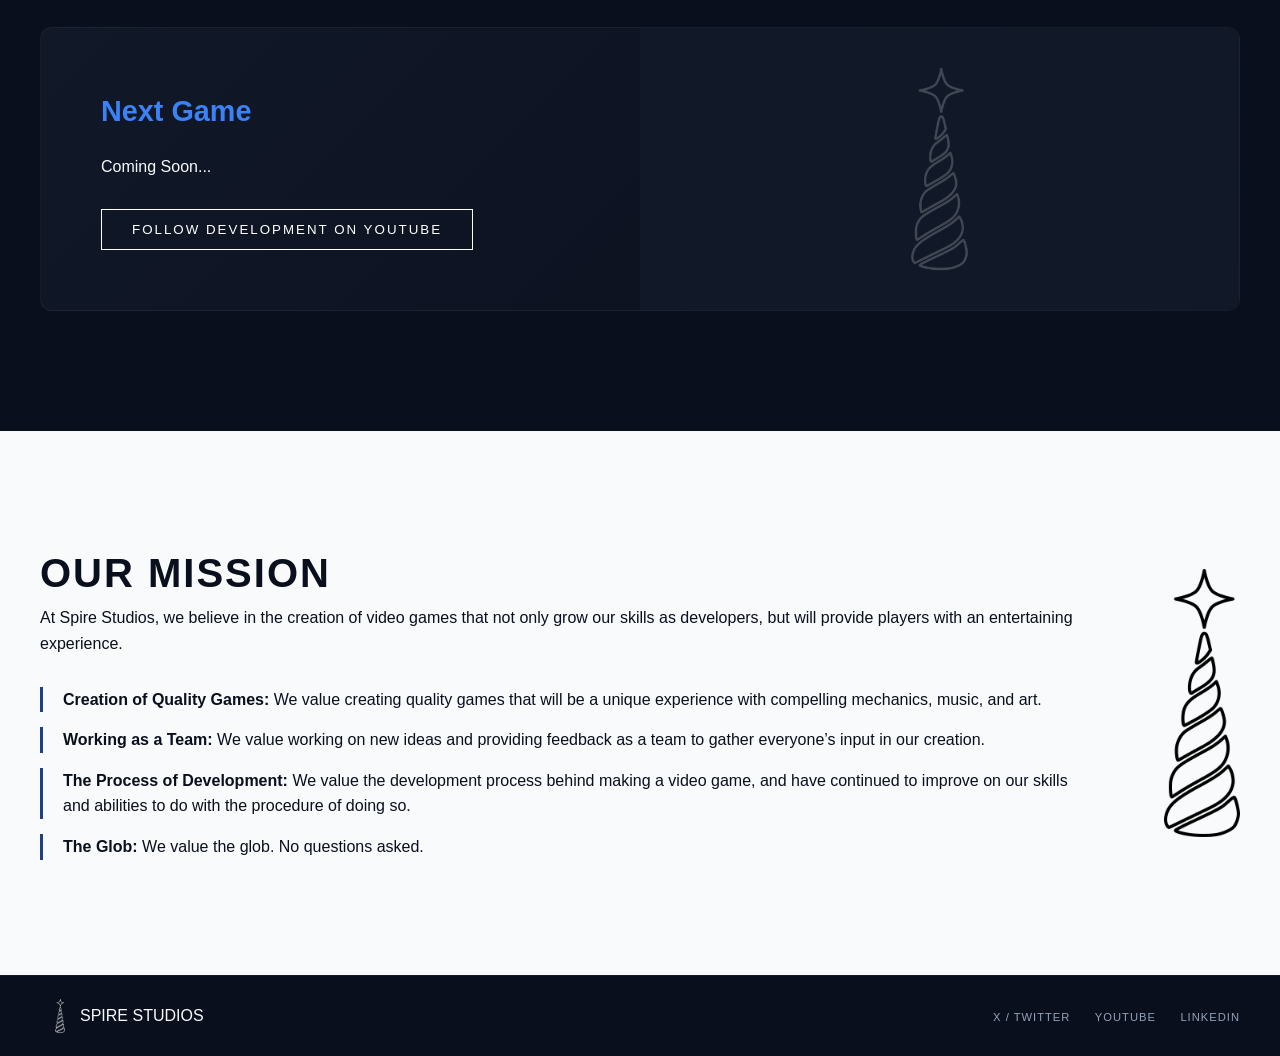
==== commit 185b9b90: "Added Template and About page" ====
--- a/index.html
+++ b/index.html
@@ -19,8 +19,8 @@
                 <span>SPIRE STUDIOS</span></a>
             </div>
             <ul class="nav-links">
-                <li><a href="#projects" class="shortcut">PROJECTS</a></li>
-                <li><a href="#studio" class="shortcut">STUDIO</a></li>
+                <li><a href="https://www.spirestudios.org/about" class="shortcut">ABOUT</a></li>
+                <li><a href="https://www.spirestudios.org/devlog" class="shortcut">DEVLOG</a></li>
                 <li><button class="contact-pill" id="contact-trigger">CONTACT</button></li>
             </ul>
         </div>
@@ -58,7 +58,7 @@
             <div class="game-info">
                 <h3>Next Game</h3>
                 <p>Coming Soon...</p>
-                <a href="https://www.youtube.com/@Spire-Studios-Official"><button class="ghost-btn">FOLLOW DEVELOPMENT ON YOUTUBE</button></a>
+                <a href="https://www.youtube.com/@spirestudiosdev"><button class="ghost-btn">FOLLOW DEVELOPMENT ON YOUTUBE</button></a>
             </div>
             <div class="game-visual">
                 <img src="spire_light.png" alt="Design Motif" class="bg-motif">
@@ -91,7 +91,7 @@
             <p>SPIRE STUDIOS</p></div>
             <div class="socials">
                 <a href="#">X / TWITTER</a>
-                <a href="https://www.youtube.com/@Spire-Studios-Official">YOUTUBE</a>
+                <a href="https://www.youtube.com/@spirestudiosdev">YOUTUBE</a>
                 <a href="#">LINKEDIN</a>
             </div>
         </div>
@@ -103,7 +103,7 @@
             <span class="close">&times;</span>
             <h2>Contact Us</h2>
             <p><strong>Email:</strong> developer@spirestudios.org</p>
-            <p><strong>Social Media:</strong> Follow us on <a href="https://www.youtube.com/@Spire-Studios-Official" target="_blank">YouTube</a> and other platforms.</p>
+            <p><strong>Social Media:</strong> Follow us on <a href="https://www.youtube.com/@spirestudiosdev" target="_blank">YouTube</a> and other platforms.</p>
         </div>
     </div>
 
--- a/style.css
+++ b/style.css
@@ -178,6 +178,8 @@
 }
 
 .bg-motif { width: 40%; opacity: 0.2; }
+
+.page-content { padding: 100px 40px; background: #f8fafc; color: var(--deep-space); }
 
 /* Studio Culture */
 .studio-culture { padding: 100px 40px; background: #f8fafc; color: var(--deep-space); }
